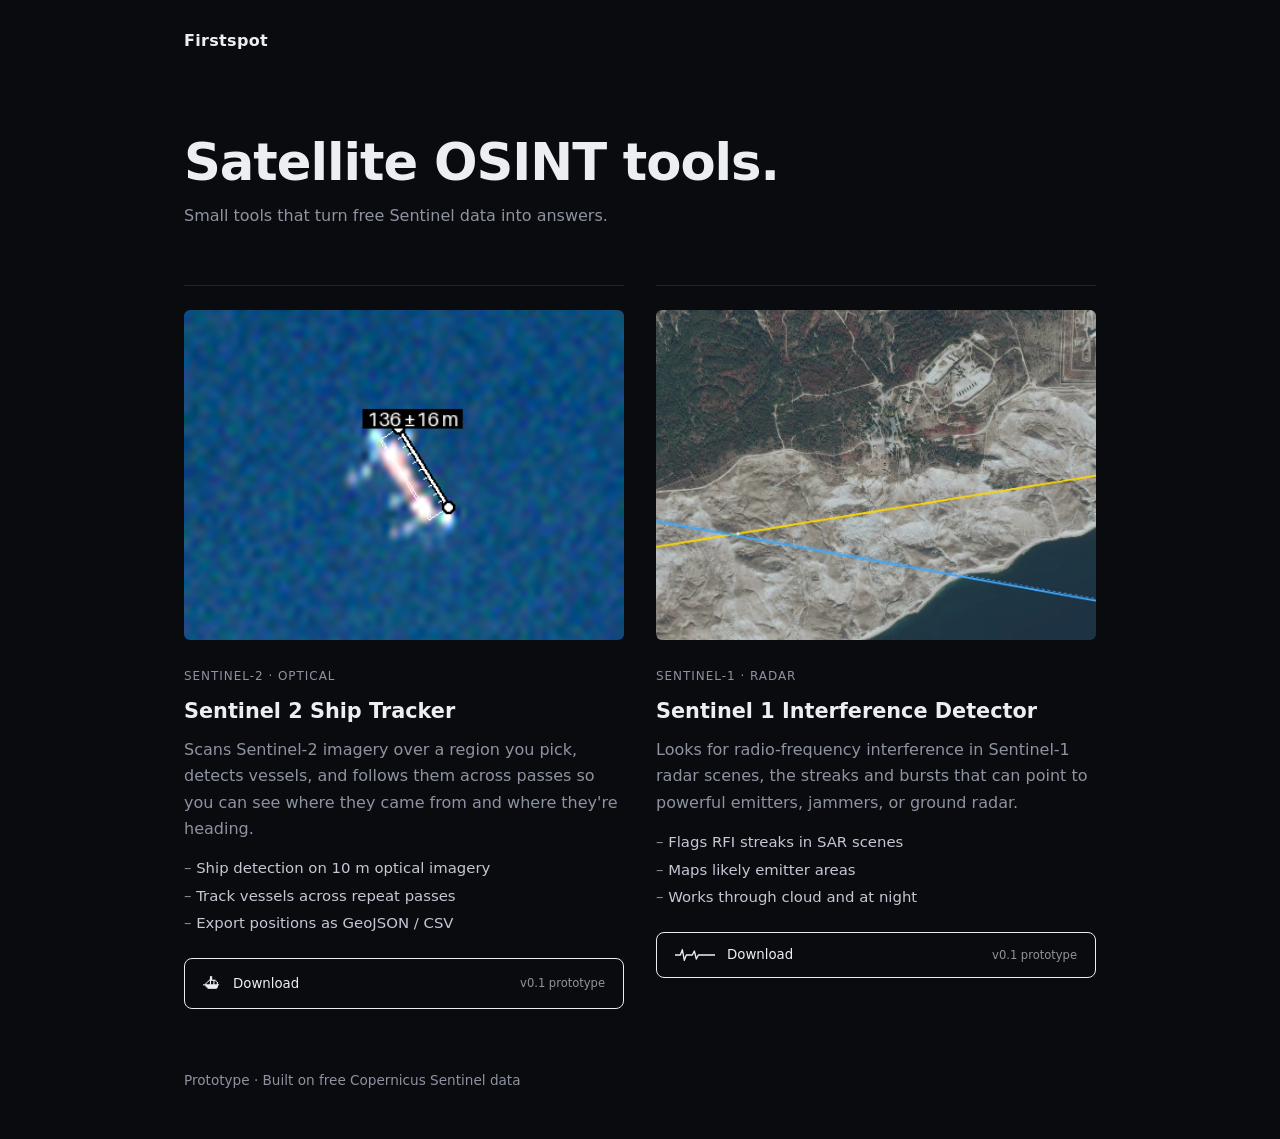
==== docs/index.html @ 981d3425 "Make Firstspot the site root, replacing the old Balloon page Co-Authored-By: Claude Sonnet 5.5 <nore" ====
<!doctype html>
<html lang="en">
<head>
  <meta charset="utf-8">
  <meta name="viewport" content="width=device-width, initial-scale=1">
  <title>Firstspot</title>
  <meta name="description" content="Firstspot: open-source satellite OSINT tools built on Sentinel data.">
  <link rel="stylesheet" href="style.css">
</head>
<body>
  <header class="top"><a class="brand" href="#">Firstspot</a></header>

  <main>
    <section class="hero">
      <h1>Satellite OSINT tools.</h1>
      <p class="lead">Small tools that turn free Sentinel data into answers.</p>
    </section>

    <section id="tools" class="tools">
      <article class="card s2">
        <img class="viz ship-img" src="img/ship.png" alt="Sentinel-2 view of a vessel with measured length 136 m">
        <div class="body">
          <span class="tag">Sentinel-2 · Optical</span>
          <h2>Sentinel 2 Ship Tracker</h2>
          <p>Scans Sentinel-2 imagery over a region you pick, detects vessels, and follows them across passes so you can see where they came from and where they're heading.</p>
          <ul>
            <li>Ship detection on 10 m optical imagery</li>
            <li>Track vessels across repeat passes</li>
            <li>Export positions as GeoJSON / CSV</li>
          </ul>
          <button class="dl dl-ship" data-name="Sentinel 2 Ship Tracker" type="button">
            <span class="wave" aria-hidden="true"></span>
            <span class="boat" aria-hidden="true">⛴</span>
            <span class="label">Download</span>
            <span class="meta">v0.1 prototype</span>
          </button>
        </div>
      </article>

      <article class="card s1">
        <img class="viz rfi-img" src="img/interference.webp" alt="Satellite view of a coastline with two interference bearing lines crossing">
        <div class="body">
          <span class="tag">Sentinel-1 · Radar</span>
          <h2>Sentinel 1 Interference Detector</h2>
          <p>Looks for radio-frequency interference in Sentinel-1 radar scenes, the streaks and bursts that can point to powerful emitters, jammers, or ground radar.</p>
          <ul>
            <li>Flags RFI streaks in SAR scenes</li>
            <li>Maps likely emitter areas</li>
            <li>Works through cloud and at night</li>
          </ul>
          <button class="dl dl-rfi" data-name="Sentinel 1 Interference Detector" type="button">
            <span class="noise" aria-hidden="true"></span>
            <svg class="sig" viewBox="0 0 60 20" aria-hidden="true"><polyline points="0,10 8,10 11,2 14,18 17,10 26,10 29,4 32,16 35,10 60,10"/></svg>
            <span class="label">Download</span>
            <span class="meta">v0.1 prototype</span>
          </button>
        </div>
      </article>
    </section>
  </main>

  <footer>Prototype · Built on free Copernicus Sentinel data</footer>
  <div id="toast" role="status" aria-live="polite"></div>
  <script src="script.js"></script>
</body>
</html>
---- docs/style.css ----
:root{--bg:#0a0b0f;--line:#22252e;--text:#eceef3;--muted:#8d93a1}
*{box-sizing:border-box;margin:0}
body{background:var(--bg);color:var(--text);font:16px/1.65 system-ui,-apple-system,"Segoe UI",Roboto,sans-serif}
.top,.hero,.tools,footer{max-width:960px;margin:0 auto;padding-left:24px;padding-right:24px}
.top{padding-top:28px}
.brand{color:var(--text);text-decoration:none;font-weight:600;letter-spacing:.02em}
.hero{padding-top:80px;padding-bottom:56px}
h1{font-size:clamp(2rem,6vw,3.2rem);line-height:1.1;letter-spacing:-.02em;font-weight:600}
.lead{color:var(--muted);margin-top:12px;max-width:480px}
.tools{display:grid;grid-template-columns:repeat(auto-fit,minmax(300px,1fr));gap:32px}
.card{border-top:1px solid var(--line);padding-top:24px}
.viz{display:block;width:100%;aspect-ratio:4/3;object-fit:cover;border-radius:6px;margin-bottom:22px;transition:opacity .3s}
.ship-img{object-position:center}
.rfi-img{object-position:20% 60%}
.card:hover .viz{opacity:.88}
.tag{font-size:.75rem;color:var(--muted);letter-spacing:.08em;text-transform:uppercase}
.body h2{font-size:1.3rem;font-weight:600;margin:6px 0 8px}
.body p{color:var(--muted)}
.body ul{margin:14px 0 22px;padding:0;list-style:none;font-size:.93rem}
.body li{margin:3px 0;color:#c3c8d4}
.body li::before{content:"– ";color:var(--muted)}

.dl{position:relative;overflow:hidden;width:100%;display:flex;align-items:center;gap:12px;padding:14px 18px;border:1px solid var(--text);border-radius:8px;background:transparent;color:var(--text);font:500 .95rem/1 inherit;font-family:inherit;cursor:pointer;isolation:isolate;transition:color .25s,transform .15s}
.dl:active{transform:scale(.98)}
.dl:focus-visible{outline:2px solid #fff;outline-offset:3px}
.dl.busy{pointer-events:none}
.dl .label{margin-right:auto}
.dl .meta{font-size:.72rem;opacity:.6}

/* ship: water fills, boat rocks / sails */
.dl-ship .wave{position:absolute;inset:0;z-index:-1;background:#e9f4ff;transform:translateX(-101%);transition:transform .4s}
.dl-ship:hover{color:#06131f}
.dl-ship:hover .wave{transform:translateX(-88%)}
.dl-ship .boat{display:inline-block;font-size:1.15rem}
.dl-ship:hover .boat{animation:rock 1.2s ease-in-out infinite}
@keyframes rock{50%{transform:translateY(-3px) rotate(8deg)}}
.dl-ship.busy{color:#06131f}
.dl-ship.busy .wave{transition:transform 2.2s linear;transform:translateX(0)}
.dl-ship.busy .boat{animation:sail 2.2s linear forwards}
@keyframes sail{to{transform:translateX(calc(var(--w,260px) - 70px))}}
.dl-ship.done{background:#e9f4ff;color:#06131f}

/* interference: static + glitching signal */
.dl-rfi .noise{position:absolute;inset:0;z-index:-1;opacity:0;background:repeating-linear-gradient(90deg,#ffffff22 0 2px,transparent 2px 5px),repeating-linear-gradient(0deg,#ffffff18 0 1px,transparent 1px 4px);transition:opacity .2s}
.dl-rfi:hover .noise{opacity:1;animation:static .25s steps(3) infinite}
@keyframes static{33%{background-position:3px 0,0 2px}66%{background-position:-2px 0,0 -3px}}
.dl-rfi .sig{width:40px;height:16px;fill:none;stroke:currentColor;stroke-width:2;stroke-linejoin:round;stroke-dasharray:140}
.dl-rfi:hover .sig{animation:glitch .35s steps(2) infinite}
@keyframes glitch{25%{transform:translate(2px,-1px) skewX(14deg)}50%{transform:translate(-2px,1px)}75%{transform:translate(1px,0) skewX(-14deg)}}
.dl-rfi.busy{animation:shake .12s linear infinite}
.dl-rfi.busy .noise{opacity:1;animation:static .12s steps(3) infinite}
.dl-rfi.busy .sig{animation:draw 2.2s linear forwards}
@keyframes draw{from{stroke-dashoffset:140}to{stroke-dashoffset:0}}
@keyframes shake{25%{transform:translate(1px,0)}75%{transform:translate(-1px,0)}}
.dl-rfi.done{background:var(--text);color:#0a0b0f;animation:none}
.dl-rfi.done .noise{opacity:0;animation:none}

footer{color:var(--muted);font-size:.85rem;padding-top:60px;padding-bottom:48px}
#toast{position:fixed;left:50%;bottom:28px;transform:translate(-50%,40px);opacity:0;background:#15171e;border:1px solid var(--line);padding:11px 16px;border-radius:8px;font-size:.9rem;transition:.35s;pointer-events:none;max-width:90vw;text-align:center}
#toast.show{transform:translate(-50%,0);opacity:1}
@media (prefers-reduced-motion:reduce){*,*::before,*::after{animation:none!important;transition-duration:.01ms!important}}
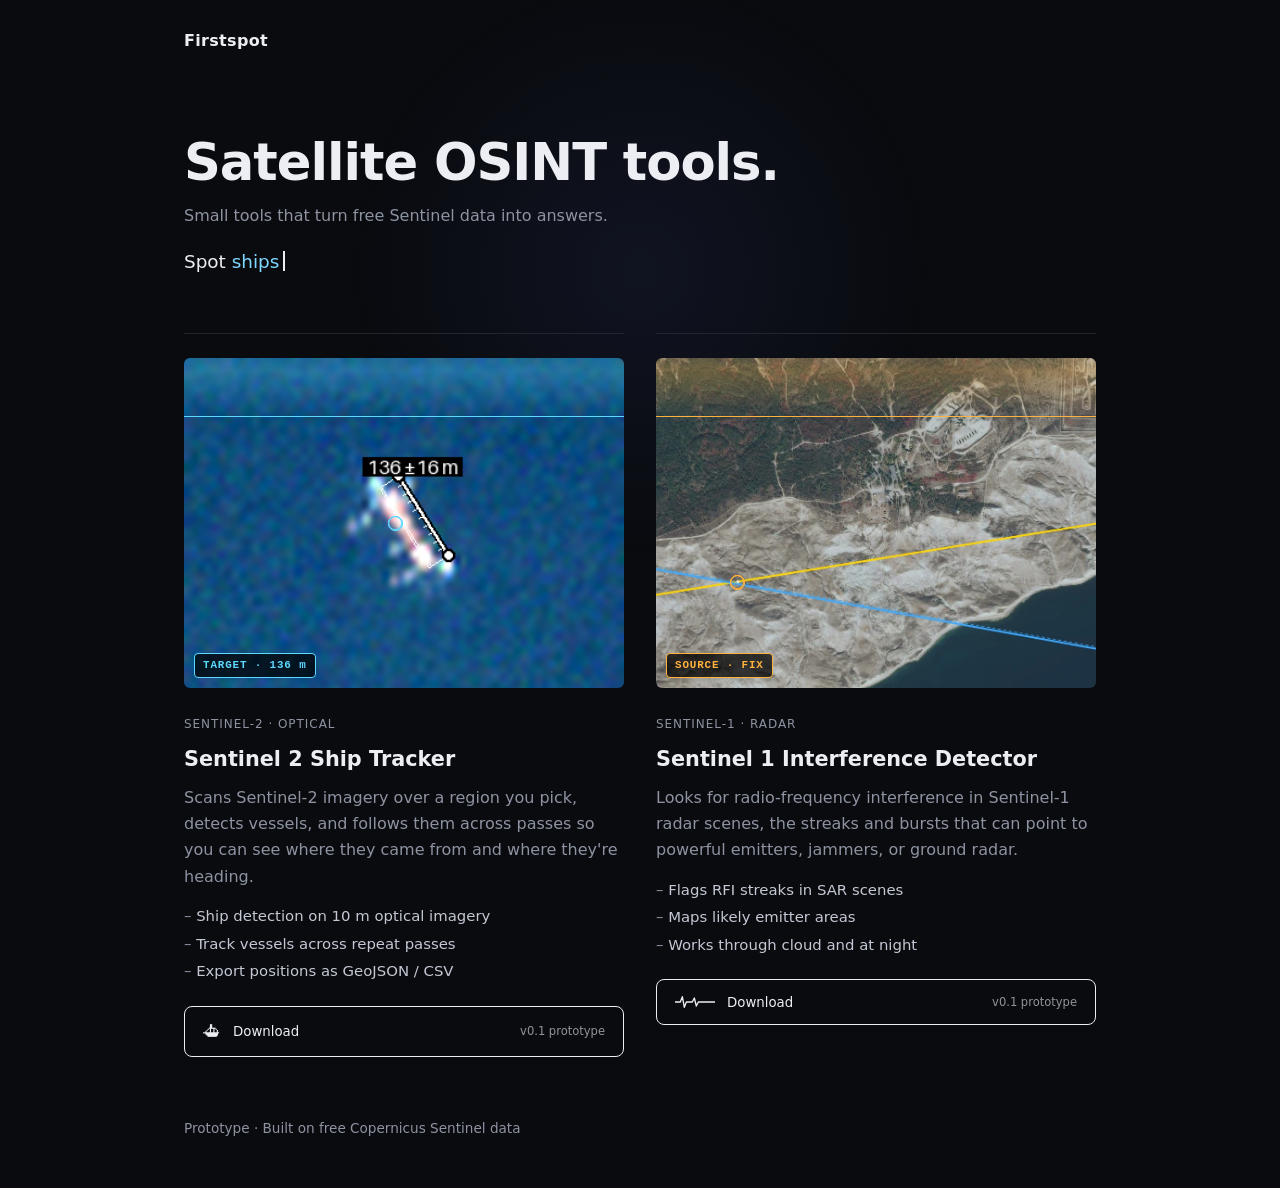
==== commit 5ed15597: "Add motion: staggered headline, rotating word, scroll reveal, card tilt, scan lines and pings Co-Aut" ====
--- a/docs/index.html
+++ b/docs/index.html
@@ -8,17 +8,19 @@
   <link rel="stylesheet" href="style.css">
 </head>
 <body>
+  <div class="glow" aria-hidden="true"></div>
   <header class="top"><a class="brand" href="#">Firstspot</a></header>
 
   <main>
     <section class="hero">
-      <h1>Satellite OSINT tools.</h1>
+      <h1><span class="w">Satellite</span> <span class="w">OSINT</span> <span class="w">tools.</span></h1>
       <p class="lead">Small tools that turn free Sentinel data into answers.</p>
+    <p class="rotor">Spot <span id="rot">ships</span><i class="caret"></i></p>
     </section>
 
     <section id="tools" class="tools">
-      <article class="card s2">
-        <img class="viz ship-img" src="img/ship.png" alt="Sentinel-2 view of a vessel with measured length 136 m">
+      <article class="card s2 reveal">
+        <div class="frame cyan"><img class="viz ship-img" src="img/ship.png" alt="Sentinel-2 view of a vessel with measured length 136 m"><i class="scan"></i><i class="ping" style="left:48%;top:50%"></i><span class="chip">TARGET · 136 m</span></div>
         <div class="body">
           <span class="tag">Sentinel-2 · Optical</span>
           <h2>Sentinel 2 Ship Tracker</h2>
@@ -37,8 +39,8 @@
         </div>
       </article>
 
-      <article class="card s1">
-        <img class="viz rfi-img" src="img/interference.webp" alt="Satellite view of a coastline with two interference bearing lines crossing">
+      <article class="card s1 reveal">
+        <div class="frame amber"><img class="viz rfi-img" src="img/interference.webp" alt="Satellite view of a coastline with two interference bearing lines crossing"><i class="scan"></i><i class="ping" style="left:18.5%;top:68%"></i><span class="chip">SOURCE · FIX</span></div>
         <div class="body">
           <span class="tag">Sentinel-1 · Radar</span>
           <h2>Sentinel 1 Interference Detector</h2>
--- a/docs/style.css
+++ b/docs/style.css
@@ -9,10 +9,10 @@
 .lead{color:var(--muted);margin-top:12px;max-width:480px}
 .tools{display:grid;grid-template-columns:repeat(auto-fit,minmax(300px,1fr));gap:32px}
 .card{border-top:1px solid var(--line);padding-top:24px}
-.viz{display:block;width:100%;aspect-ratio:4/3;object-fit:cover;border-radius:6px;margin-bottom:22px;transition:opacity .3s}
+.viz{display:block;width:100%;aspect-ratio:4/3;object-fit:cover;transition:transform .8s cubic-bezier(.2,.7,.2,1)}
 .ship-img{object-position:center}
 .rfi-img{object-position:20% 60%}
-.card:hover .viz{opacity:.88}
+.card:hover .viz{transform:scale(1.07)}
 .tag{font-size:.75rem;color:var(--muted);letter-spacing:.08em;text-transform:uppercase}
 .body h2{font-size:1.3rem;font-weight:600;margin:6px 0 8px}
 .body p{color:var(--muted)}
@@ -59,3 +59,40 @@
 #toast{position:fixed;left:50%;bottom:28px;transform:translate(-50%,40px);opacity:0;background:#15171e;border:1px solid var(--line);padding:11px 16px;border-radius:8px;font-size:.9rem;transition:.35s;pointer-events:none;max-width:90vw;text-align:center}
 #toast.show{transform:translate(-50%,0);opacity:1}
 @media (prefers-reduced-motion:reduce){*,*::before,*::after{animation:none!important;transition-duration:.01ms!important}}
+
+/* ---- motion layer ---- */
+.glow{position:fixed;inset:0;pointer-events:none;z-index:0;background:radial-gradient(420px circle at var(--mx,50%) var(--my,30%),#5b7cff14,transparent 70%)}
+.top,.hero,.tools,footer{position:relative;z-index:1}
+.w{display:inline-block;opacity:0;transform:translateY(.6em);animation:rise .8s cubic-bezier(.2,.7,.2,1) forwards}
+.w:nth-child(2){animation-delay:.12s}.w:nth-child(3){animation-delay:.24s}
+.lead{opacity:0;animation:rise .8s .45s cubic-bezier(.2,.7,.2,1) forwards}
+.rotor{margin-top:18px;font-size:1.15rem;opacity:0;animation:rise .8s .6s forwards}
+#rot{color:#7fd8ff;transition:opacity .3s,transform .3s;display:inline-block}
+#rot.out{opacity:0;transform:translateY(-.4em)}
+.caret{display:inline-block;width:2px;height:1.1em;background:var(--text);margin-left:4px;vertical-align:-.15em;animation:blink 1s steps(2) infinite}
+@keyframes blink{50%{opacity:0}}
+@keyframes rise{to{opacity:1;transform:none}}
+
+.reveal{opacity:0;transform:translateY(40px);transition:opacity .9s,transform .9s cubic-bezier(.2,.7,.2,1)}
+.reveal.in{opacity:1;transform:none}
+.reveal:nth-child(2){transition-delay:.15s}
+.card{transform-style:preserve-3d;will-change:transform}
+.card.in.tilt{transition:transform .12s linear}
+
+.frame{position:relative;overflow:hidden;border-radius:6px;margin-bottom:22px;background:#000}
+.frame .viz{margin:0;border-radius:0}
+.frame.cyan{--c:#5fd8ff}.frame.amber{--c:#ffb23e}
+.scan{position:absolute;left:0;right:0;top:-10%;height:28%;background:linear-gradient(180deg,transparent,color-mix(in srgb,var(--c) 28%,transparent),transparent);border-bottom:1px solid var(--c);animation:scan 4.5s ease-in-out infinite;pointer-events:none}
+.frame.amber .scan{animation-delay:1.2s}
+@keyframes scan{0%{top:-30%}100%{top:100%}}
+.ping{position:absolute;width:14px;height:14px;margin:-7px 0 0 -7px;border:1.5px solid var(--c);border-radius:50%;pointer-events:none}
+.ping::before,.ping::after{content:"";position:absolute;inset:-1.5px;border:1.5px solid var(--c);border-radius:50%;animation:pulse 2.2s ease-out infinite}
+.ping::after{animation-delay:1.1s}
+@keyframes pulse{to{transform:scale(4.5);opacity:0}}
+.chip{position:absolute;left:10px;bottom:10px;font:600 .68rem/1 ui-monospace,Menlo,monospace;letter-spacing:.08em;color:var(--c);background:#000b;padding:6px 8px;border:1px solid var(--c);border-radius:4px;animation:blink 2.4s steps(2) infinite}
+.dl{animation:none}
+.dl-ship:not(.busy):not(.done) .boat{animation:bob 3s ease-in-out infinite}
+@keyframes bob{50%{transform:translateY(-2px) rotate(-5deg)}}
+.dl-rfi:not(.busy):not(.done) .sig{animation:flick 3.2s steps(1) infinite}
+@keyframes flick{0%,86%,100%{transform:none}90%{transform:translate(2px,-1px) skewX(12deg)}94%{transform:translate(-2px,1px)}}
+.dl-ship:hover .boat{animation:rock 1.2s ease-in-out infinite!important}
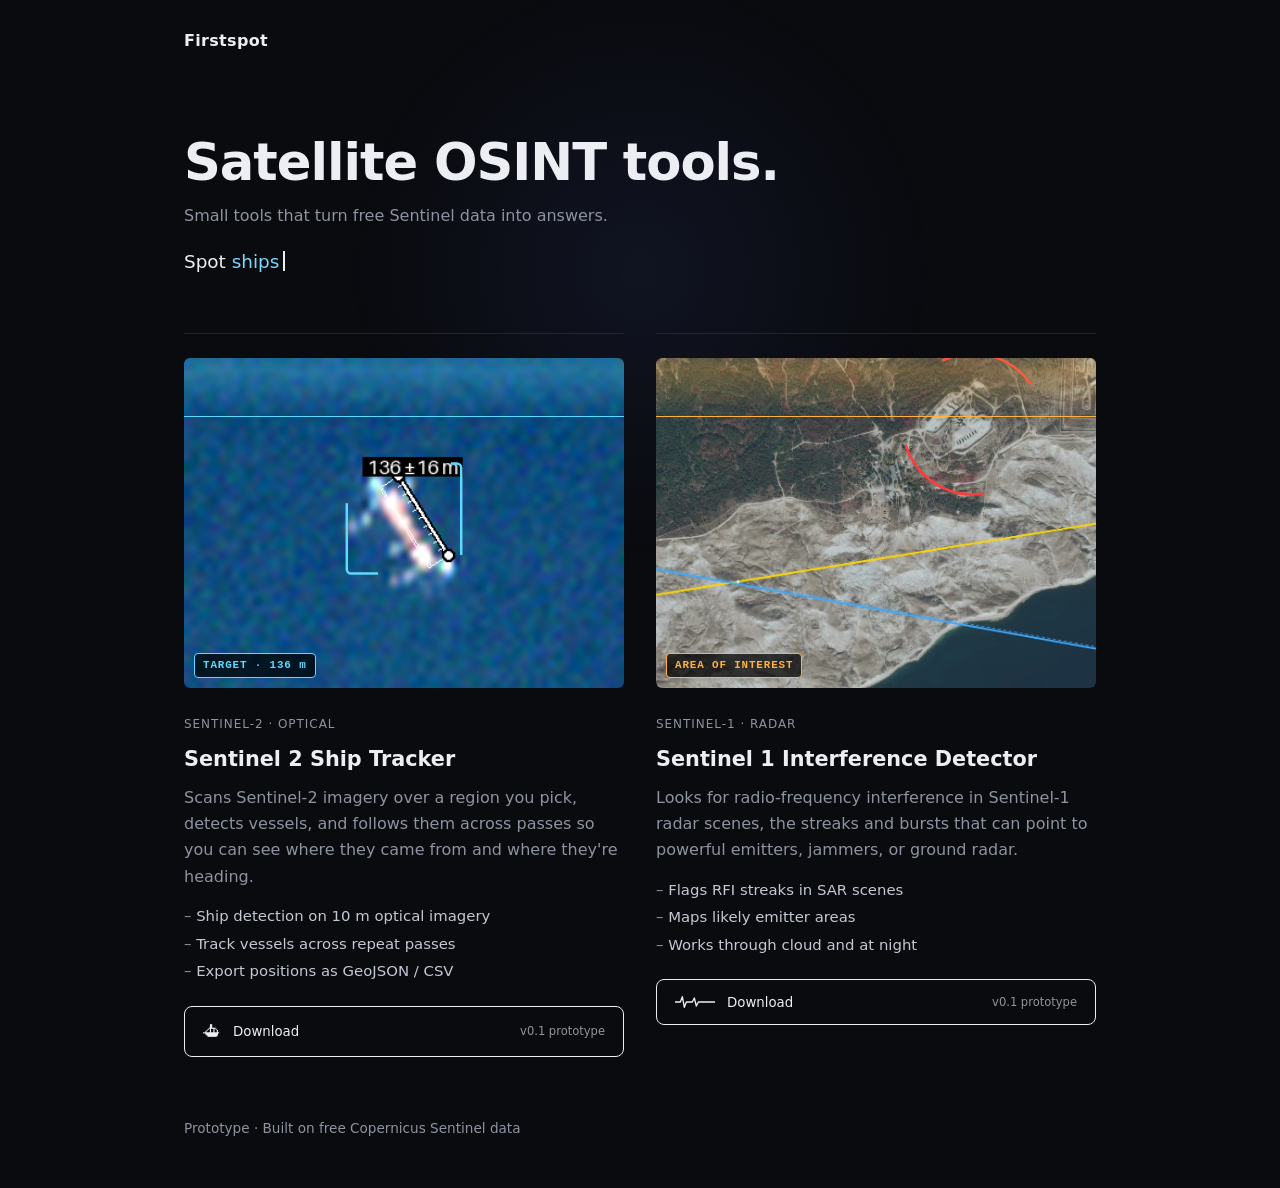
==== commit d5c0dea3: "Add zoom-and-highlight demo animations to both product images Co-Authored-By: Claude Sonnet 5.5 <nor" ====
--- a/docs/index.html
+++ b/docs/index.html
@@ -20,7 +20,7 @@
 
     <section id="tools" class="tools">
       <article class="card s2 reveal">
-        <div class="frame cyan"><img class="viz ship-img" src="img/ship.png" alt="Sentinel-2 view of a vessel with measured length 136 m"><i class="scan"></i><i class="ping" style="left:48%;top:50%"></i><span class="chip">TARGET · 136 m</span></div>
+        <div class="frame cyan"><div class="zoomer" style="--x:.5;--y:.48;--z:2.2"><img class="viz ship-img" src="img/ship.png" alt="Sentinel-2 view of a vessel with measured length 136 m"><svg class="hl" viewBox="0 0 100 75" aria-hidden="true"><path class="dim" fill-rule="evenodd" d="M0 0H100V75H0Z M37 24H63V49H37Z"/><rect class="draw" pathLength="100" x="37" y="24" width="26" height="25" rx="1"/></svg></div><i class="scan"></i><span class="chip">TARGET · 136 m</span></div>
         <div class="body">
           <span class="tag">Sentinel-2 · Optical</span>
           <h2>Sentinel 2 Ship Tracker</h2>
@@ -40,7 +40,7 @@
       </article>
 
       <article class="card s1 reveal">
-        <div class="frame amber"><img class="viz rfi-img" src="img/interference.webp" alt="Satellite view of a coastline with two interference bearing lines crossing"><i class="scan"></i><i class="ping" style="left:18.5%;top:68%"></i><span class="chip">SOURCE · FIX</span></div>
+        <div class="frame amber"><div class="zoomer" style="--x:.72;--y:.2;--z:2;--d:2.5s"><img class="viz rfi-img" src="img/interference.webp" alt="Satellite view of a coastline with two interference bearing lines crossing"><svg class="hl red" viewBox="0 0 100 75" aria-hidden="true"><path class="dim" fill-rule="evenodd" d="M0 0H100V75H0Z M72 15m-16 0a16 16 0 1 0 32 0a16 16 0 1 0 -32 0"/><circle class="draw" pathLength="100" cx="72" cy="15" r="16"/></svg></div><i class="scan"></i><span class="chip">AREA OF INTEREST</span></div>
         <div class="body">
           <span class="tag">Sentinel-1 · Radar</span>
           <h2>Sentinel 1 Interference Detector</h2>
--- a/docs/style.css
+++ b/docs/style.css
@@ -12,7 +12,7 @@
 .viz{display:block;width:100%;aspect-ratio:4/3;object-fit:cover;transition:transform .8s cubic-bezier(.2,.7,.2,1)}
 .ship-img{object-position:center}
 .rfi-img{object-position:20% 60%}
-.card:hover .viz{transform:scale(1.07)}
+
 .tag{font-size:.75rem;color:var(--muted);letter-spacing:.08em;text-transform:uppercase}
 .body h2{font-size:1.3rem;font-weight:600;margin:6px 0 8px}
 .body p{color:var(--muted)}
@@ -96,3 +96,15 @@
 .dl-rfi:not(.busy):not(.done) .sig{animation:flick 3.2s steps(1) infinite}
 @keyframes flick{0%,86%,100%{transform:none}90%{transform:translate(2px,-1px) skewX(12deg)}94%{transform:translate(-2px,1px)}}
 .dl-ship:hover .boat{animation:rock 1.2s ease-in-out infinite!important}
+
+/* ---- zoom + highlight demo ---- */
+.zoomer{position:relative;transform-origin:0 0;animation:zoomdemo 8s cubic-bezier(.6,0,.3,1) infinite;animation-delay:var(--d,0s)}
+.hl{position:absolute;inset:0;width:100%;height:100%;pointer-events:none;overflow:visible}
+.hl .dim{fill:#000;opacity:0;animation:dimdemo 8s infinite;animation-delay:var(--d,0s)}
+.hl .draw{fill:none;stroke:#5fd8ff;stroke-width:2.5;vector-effect:non-scaling-stroke;stroke-dasharray:100;stroke-dashoffset:100;animation:drawdemo 8s infinite;animation-delay:var(--d,0s)}
+.hl.red .draw{stroke:#ff3b3b}
+.zoomer{animation-delay:var(--d,0s)}
+.frame.amber .zoomer,.frame.amber .hl *{--d:2.5s}
+@keyframes zoomdemo{0%,14%{transform:translate(0,0) scale(1)}34%,70%{transform:translate(calc((.5 - var(--x) * var(--z)) * 100%),calc((.375 - var(--y) * var(--z)) * 75% * 1.3333)) scale(var(--z))}90%,100%{transform:translate(0,0) scale(1)}}
+@keyframes dimdemo{0%,30%{opacity:0}42%,68%{opacity:.5}82%,100%{opacity:0}}
+@keyframes drawdemo{0%,32%{stroke-dashoffset:100;opacity:1}46%,70%{stroke-dashoffset:0;opacity:1}86%{stroke-dashoffset:0;opacity:0}100%{stroke-dashoffset:100;opacity:0}}
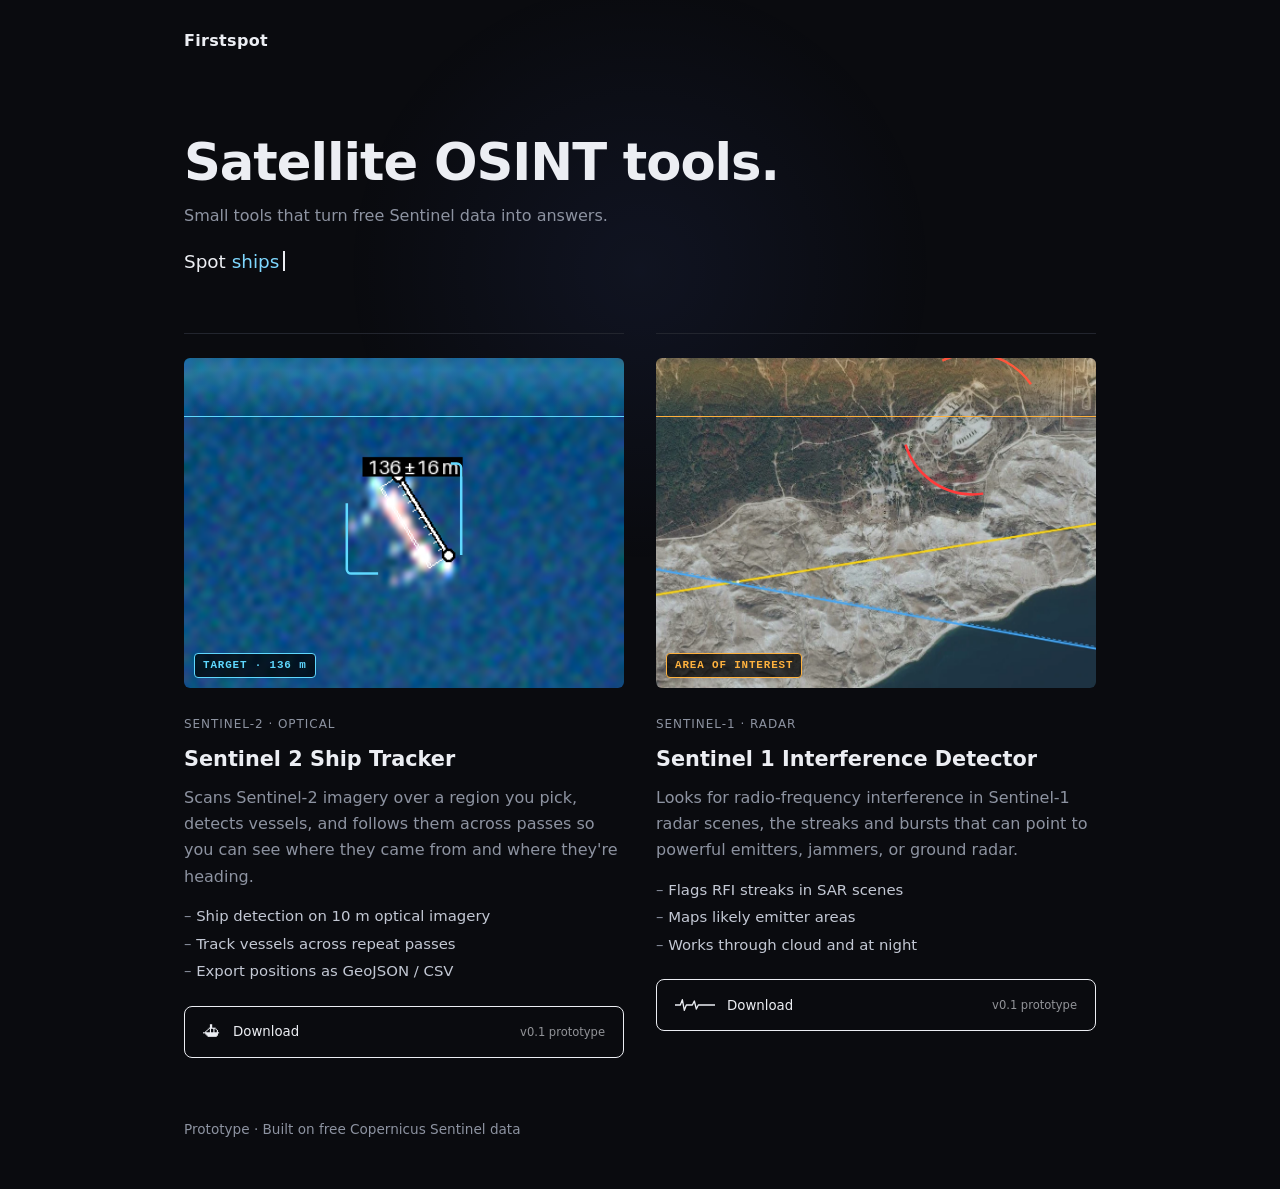
==== commit aed79c55: "Polish: equal button heights, gentler ship zoom Co-Authored-By: Claude Sonnet 5.5 <noreply@anthropic" ====
--- a/docs/index.html
+++ b/docs/index.html
@@ -20,7 +20,7 @@
 
     <section id="tools" class="tools">
       <article class="card s2 reveal">
-        <div class="frame cyan"><div class="zoomer" style="--x:.5;--y:.48;--z:2.2"><img class="viz ship-img" src="img/ship.png" alt="Sentinel-2 view of a vessel with measured length 136 m"><svg class="hl" viewBox="0 0 100 75" aria-hidden="true"><path class="dim" fill-rule="evenodd" d="M0 0H100V75H0Z M37 24H63V49H37Z"/><rect class="draw" pathLength="100" x="37" y="24" width="26" height="25" rx="1"/></svg></div><i class="scan"></i><span class="chip">TARGET · 136 m</span></div>
+        <div class="frame cyan"><div class="zoomer" style="--x:.5;--y:.48;--z:1.8"><img class="viz ship-img" src="img/ship.png" alt="Sentinel-2 view of a vessel with measured length 136 m"><svg class="hl" viewBox="0 0 100 75" aria-hidden="true"><path class="dim" fill-rule="evenodd" d="M0 0H100V75H0Z M37 24H63V49H37Z"/><rect class="draw" pathLength="100" x="37" y="24" width="26" height="25" rx="1"/></svg></div><i class="scan"></i><span class="chip">TARGET · 136 m</span></div>
         <div class="body">
           <span class="tag">Sentinel-2 · Optical</span>
           <h2>Sentinel 2 Ship Tracker</h2>
--- a/docs/style.css
+++ b/docs/style.css
@@ -23,6 +23,7 @@
 .dl{position:relative;overflow:hidden;width:100%;display:flex;align-items:center;gap:12px;padding:14px 18px;border:1px solid var(--text);border-radius:8px;background:transparent;color:var(--text);font:500 .95rem/1 inherit;font-family:inherit;cursor:pointer;isolation:isolate;transition:color .25s,transform .15s}
 .dl:active{transform:scale(.98)}
 .dl:focus-visible{outline:2px solid #fff;outline-offset:3px}
+.dl{min-height:52px}
 .dl.busy{pointer-events:none}
 .dl .label{margin-right:auto}
 .dl .meta{font-size:.72rem;opacity:.6}
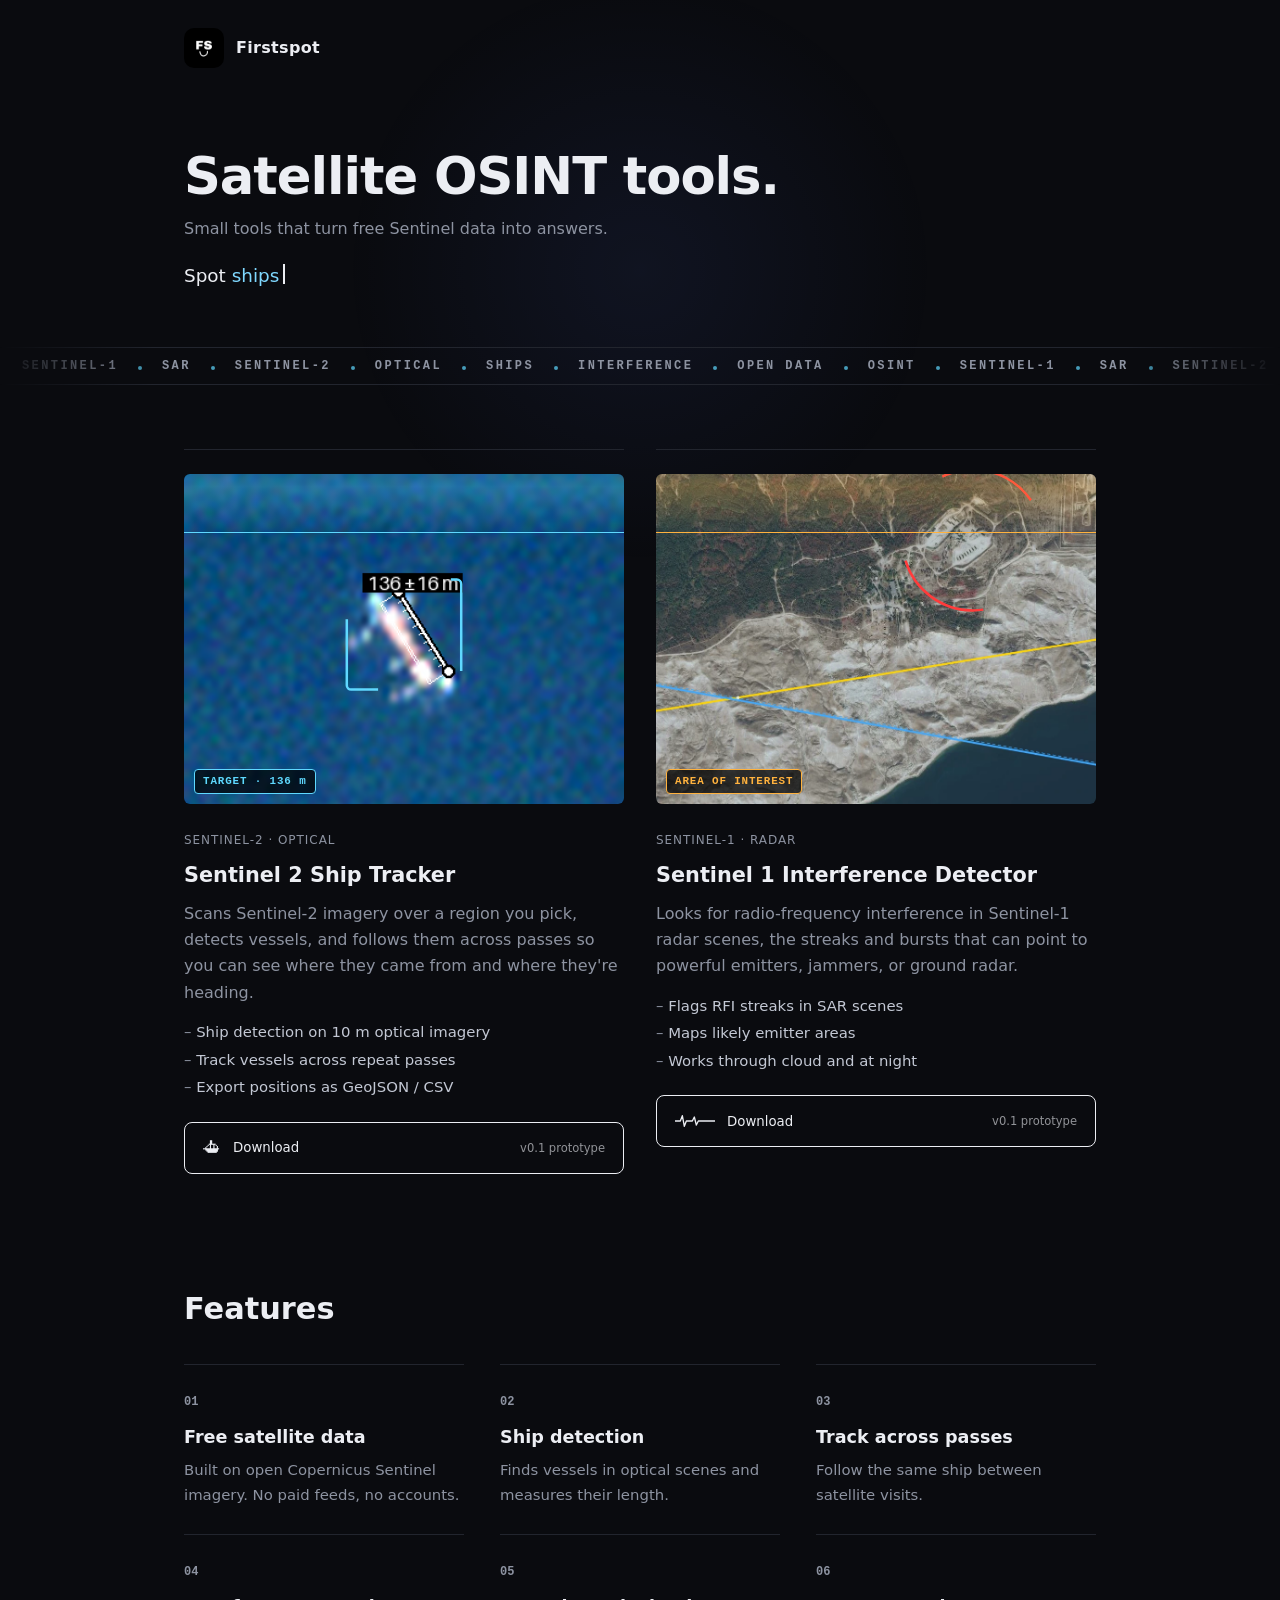
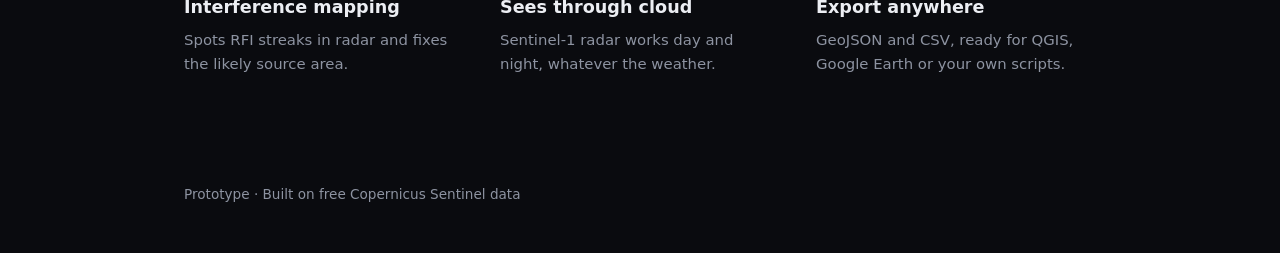
==== commit f1108e28: "Add FS logo and favicon, features list, ticker, scroll progress and more motion Co-Authored-By: Clau" ====
--- a/docs/index.html
+++ b/docs/index.html
@@ -5,11 +5,14 @@
   <meta name="viewport" content="width=device-width, initial-scale=1">
   <title>Firstspot</title>
   <meta name="description" content="Firstspot: open-source satellite OSINT tools built on Sentinel data.">
+  <link rel="icon" type="image/png" sizes="64x64" href="img/favicon-64.png">
+  <link rel="apple-touch-icon" href="img/apple-touch-icon.png">
   <link rel="stylesheet" href="style.css">
 </head>
 <body>
   <div class="glow" aria-hidden="true"></div>
-  <header class="top"><a class="brand" href="#">Firstspot</a></header>
+  <div class="progress" aria-hidden="true"></div>
+  <header class="top"><a class="brand" href="#"><img class="logo" src="img/logo.png" alt="" width="40" height="40"><span>Firstspot</span></a></header>
 
   <main>
     <section class="hero">
@@ -17,6 +20,8 @@
       <p class="lead">Small tools that turn free Sentinel data into answers.</p>
     <p class="rotor">Spot <span id="rot">ships</span><i class="caret"></i></p>
     </section>
+
+    <div class="marquee" aria-hidden="true"><div class="track"><span>SENTINEL-1</span><span>SAR</span><span>SENTINEL-2</span><span>OPTICAL</span><span>SHIPS</span><span>INTERFERENCE</span><span>OPEN DATA</span><span>OSINT</span><span>SENTINEL-1</span><span>SAR</span><span>SENTINEL-2</span><span>OPTICAL</span><span>SHIPS</span><span>INTERFERENCE</span><span>OPEN DATA</span><span>OSINT</span></div></div>
 
     <section id="tools" class="tools">
       <article class="card s2 reveal">
@@ -59,6 +64,7 @@
         </div>
       </article>
     </section>
+  <section class="features"><h2 class="reveal">Features</h2><ul><li class="feat reveal"><span class="num">01</span><h3>Free satellite data</h3><p>Built on open Copernicus Sentinel imagery. No paid feeds, no accounts.</p></li><li class="feat reveal"><span class="num">02</span><h3>Ship detection</h3><p>Finds vessels in optical scenes and measures their length.</p></li><li class="feat reveal"><span class="num">03</span><h3>Track across passes</h3><p>Follow the same ship between satellite visits.</p></li><li class="feat reveal"><span class="num">04</span><h3>Interference mapping</h3><p>Spots RFI streaks in radar and fixes the likely source area.</p></li><li class="feat reveal"><span class="num">05</span><h3>Sees through cloud</h3><p>Sentinel-1 radar works day and night, whatever the weather.</p></li><li class="feat reveal"><span class="num">06</span><h3>Export anywhere</h3><p>GeoJSON and CSV, ready for QGIS, Google Earth or your own scripts.</p></li></ul></section>
   </main>
 
   <footer>Prototype · Built on free Copernicus Sentinel data</footer>
--- a/docs/style.css
+++ b/docs/style.css
@@ -109,3 +109,34 @@
 @keyframes zoomdemo{0%,14%{transform:translate(0,0) scale(1)}34%,70%{transform:translate(calc((.5 - var(--x) * var(--z)) * 100%),calc((.375 - var(--y) * var(--z)) * 75% * 1.3333)) scale(var(--z))}90%,100%{transform:translate(0,0) scale(1)}}
 @keyframes dimdemo{0%,30%{opacity:0}42%,68%{opacity:.5}82%,100%{opacity:0}}
 @keyframes drawdemo{0%,32%{stroke-dashoffset:100;opacity:1}46%,70%{stroke-dashoffset:0;opacity:1}86%{stroke-dashoffset:0;opacity:0}100%{stroke-dashoffset:100;opacity:0}}
+
+/* ---- logo, progress, marquee, features ---- */
+.brand{display:flex;align-items:center;gap:12px}
+.logo{width:40px;height:40px;border-radius:10px;opacity:0;transform:scale(.4) rotate(-20deg);animation:pop .9s .1s cubic-bezier(.3,1.6,.5,1) forwards;transition:transform .35s cubic-bezier(.3,1.6,.5,1)}
+.brand:hover .logo{transform:scale(1.12) rotate(-8deg)}
+.brand span{opacity:0;transform:translateX(-8px);animation:slidein .7s .4s forwards}
+@keyframes pop{to{opacity:1;transform:none}}
+@keyframes slidein{to{opacity:1;transform:none}}
+.progress{position:fixed;top:0;left:0;height:2px;width:100%;transform-origin:0 50%;transform:scaleX(0);background:linear-gradient(90deg,#5fd8ff,#ffb23e);z-index:20}
+
+.marquee{max-width:none;overflow:hidden;border-block:1px solid var(--line);margin:0 0 64px;padding:12px 0;mask-image:linear-gradient(90deg,transparent,#000 12%,#000 88%,transparent)}
+.track{display:flex;width:max-content;animation:marq 28s linear infinite}
+.track span{font:600 .75rem/1 ui-monospace,Menlo,monospace;letter-spacing:.2em;color:var(--muted);padding:0 22px;position:relative}
+.track span::after{content:"";position:absolute;right:-2px;top:50%;width:4px;height:4px;border-radius:50%;background:#5fd8ff;opacity:.7}
+.marquee:hover .track{animation-play-state:paused}
+@keyframes marq{to{transform:translateX(-50%)}}
+
+.features{max-width:960px;margin:110px auto 0;padding:0 24px}
+.features h2{font-size:1.9rem;font-weight:600;margin-bottom:30px}
+.features ul{list-style:none;padding:0;display:grid;grid-template-columns:repeat(auto-fit,minmax(260px,1fr));gap:0 36px}
+.feat{position:relative;padding:22px 0 26px;border-top:1px solid var(--line);cursor:default;transition:transform .35s,opacity .9s}
+.feat::before{content:"";position:absolute;top:-1px;left:0;height:1px;width:100%;background:linear-gradient(90deg,#5fd8ff,#ffb23e);transform:scaleX(0);transform-origin:0 50%;transition:transform .6s cubic-bezier(.2,.7,.2,1)}
+.feat:hover::before{transform:scaleX(1)}
+.feat:hover{transform:translateX(6px)}
+.num{font:600 .75rem/1 ui-monospace,Menlo,monospace;color:var(--muted);transition:color .3s,letter-spacing .4s}
+.feat:hover .num{color:#5fd8ff;letter-spacing:.25em}
+.feat h3{font-size:1.1rem;font-weight:600;margin:10px 0 6px}
+.feat p{color:var(--muted);font-size:.93rem}
+.features .reveal:nth-child(2){transition-delay:0s}
+.feat:nth-child(3n+2){transition-delay:.1s}.feat:nth-child(3n){transition-delay:.2s}
+footer{padding-top:80px}
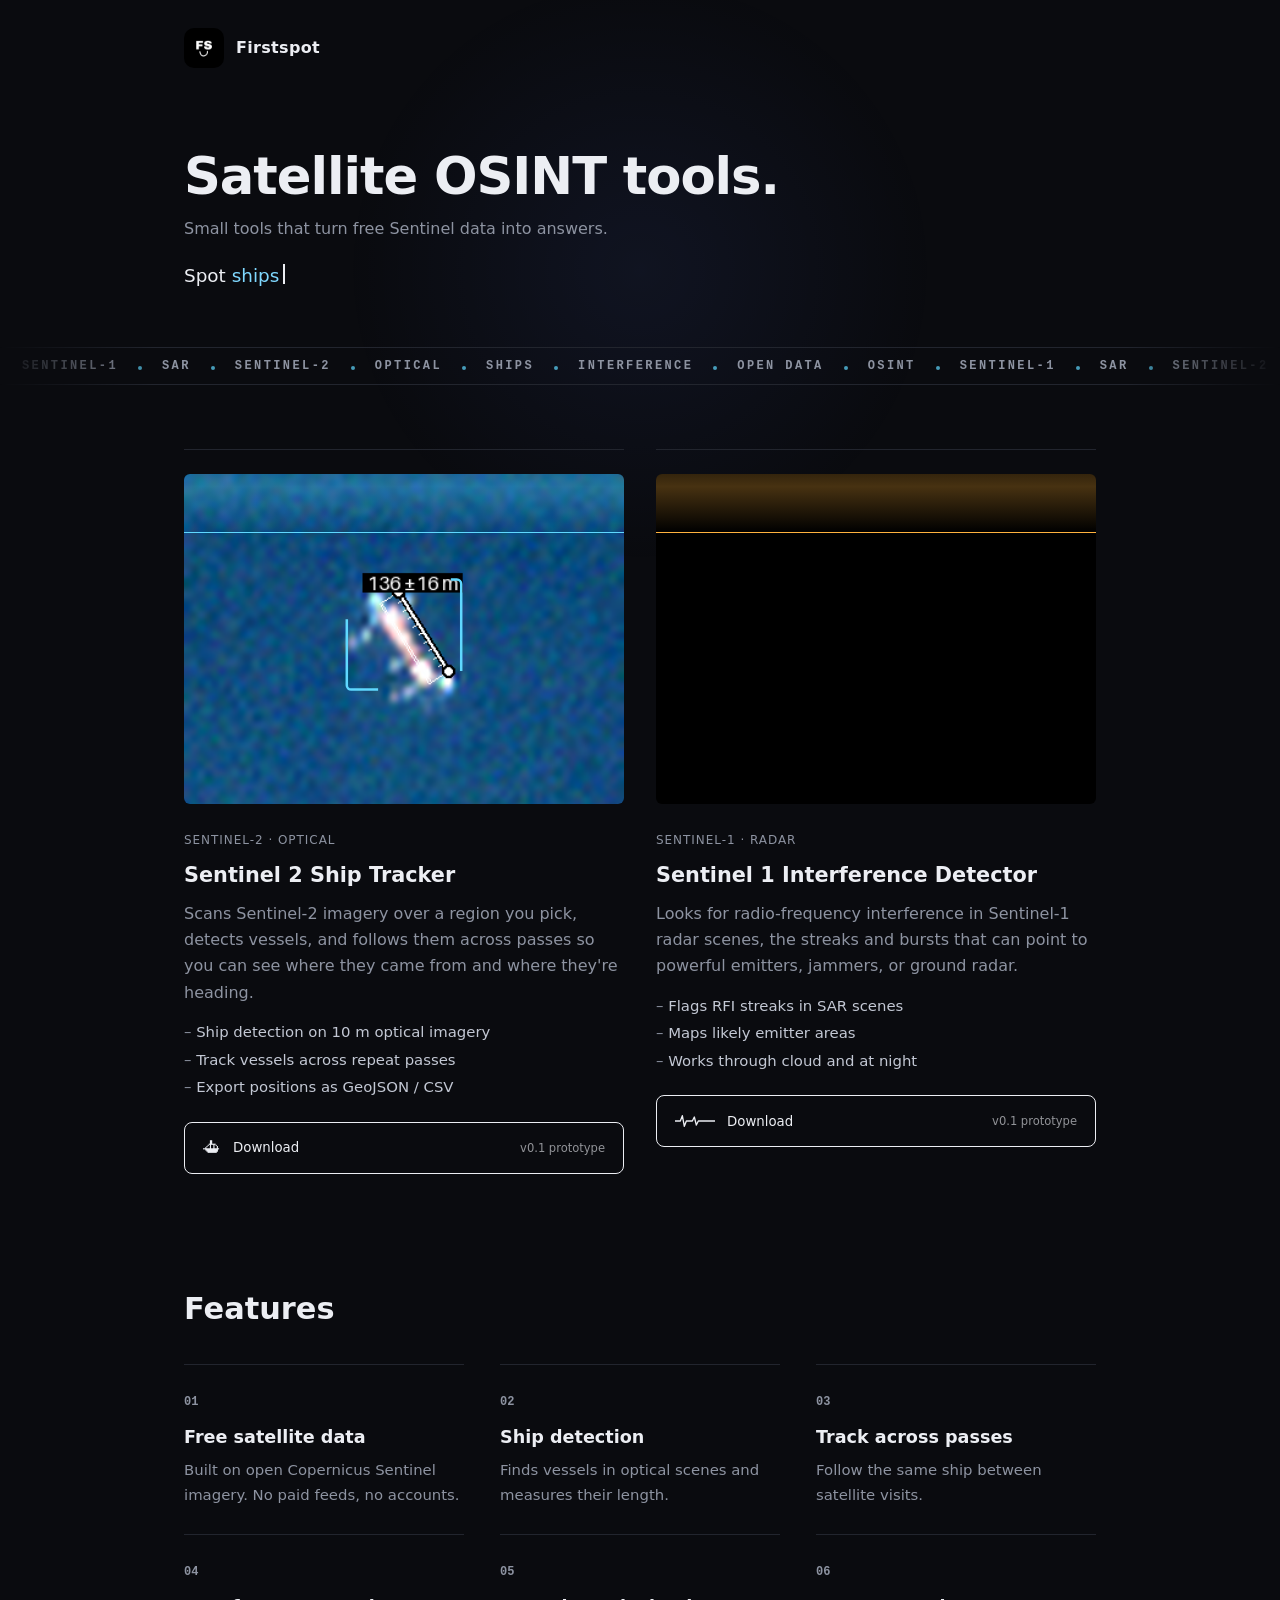
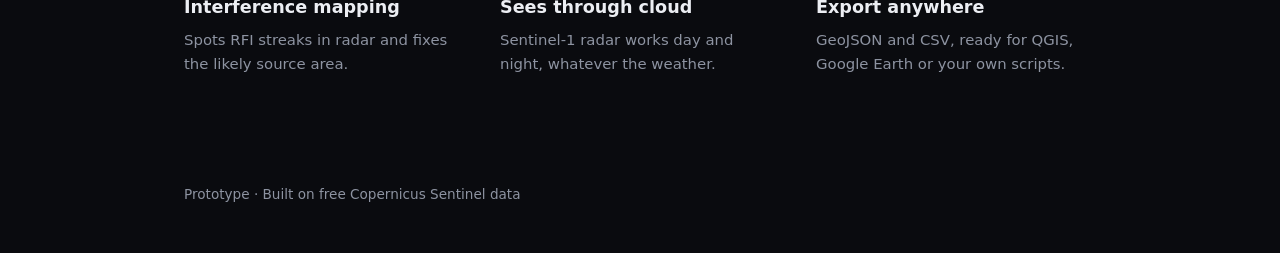
==== commit ec77b7d7: "Interference card: 3-slide fix demo with new regional and airfield maps; cache-bust CSS/JS Co-Author" ====
--- a/docs/index.html
+++ b/docs/index.html
@@ -7,7 +7,7 @@
   <meta name="description" content="Firstspot: open-source satellite OSINT tools built on Sentinel data.">
   <link rel="icon" type="image/png" sizes="64x64" href="img/favicon-64.png">
   <link rel="apple-touch-icon" href="img/apple-touch-icon.png">
-  <link rel="stylesheet" href="style.css">
+  <link rel="stylesheet" href="style.css?v=3">
 </head>
 <body>
   <div class="glow" aria-hidden="true"></div>
@@ -45,7 +45,7 @@
       </article>
 
       <article class="card s1 reveal">
-        <div class="frame amber"><div class="zoomer" style="--x:.72;--y:.2;--z:2;--d:2.5s"><img class="viz rfi-img" src="img/interference.webp" alt="Satellite view of a coastline with two interference bearing lines crossing"><svg class="hl red" viewBox="0 0 100 75" aria-hidden="true"><path class="dim" fill-rule="evenodd" d="M0 0H100V75H0Z M72 15m-16 0a16 16 0 1 0 32 0a16 16 0 1 0 -32 0"/><circle class="draw" pathLength="100" cx="72" cy="15" r="16"/></svg></div><i class="scan"></i><span class="chip">AREA OF INTEREST</span></div>
+        <div class="frame amber slides"><div class="slide s-a"><img src="img/interference.webp" alt="Satellite view of a coastline with two interference bearing lines crossing"><svg class="hl red" viewBox="0 0 100 75" aria-hidden="true"><path class="dim" fill-rule="evenodd" d="M0 0H100V75H0Z M72 15m-16 0a16 16 0 1 0 32 0a16 16 0 1 0 -32 0"/><circle class="draw" pathLength="100" cx="72" cy="15" r="16"/></svg></div><div class="slide s-b"><div class="zm"><img src="img/fix-region.webp" alt="Regional map of Crimea with many interference bearing lines converging on one point"><i class="pin"></i></div></div><div class="slide s-c"><img src="img/fix-airfield.webp" alt="Close-up of an airfield with a red ellipse marking the likely interference source area"></div><i class="scan"></i><span class="chip c-a">BEARING LINES</span><span class="chip c-b">REGIONAL FIX</span><span class="chip c-c">SOURCE AREA</span></div>
         <div class="body">
           <span class="tag">Sentinel-1 · Radar</span>
           <h2>Sentinel 1 Interference Detector</h2>
@@ -69,6 +69,6 @@
 
   <footer>Prototype · Built on free Copernicus Sentinel data</footer>
   <div id="toast" role="status" aria-live="polite"></div>
-  <script src="script.js"></script>
+  <script src="script.js?v=3"></script>
 </body>
 </html>
--- a/docs/style.css
+++ b/docs/style.css
@@ -140,3 +140,40 @@
 .features .reveal:nth-child(2){transition-delay:0s}
 .feat:nth-child(3n+2){transition-delay:.1s}.feat:nth-child(3n){transition-delay:.2s}
 footer{padding-top:80px}
+
+/* ---- interference slideshow: 18s loop, 3 slides ---- */
+.slides{aspect-ratio:4/3}
+.slide{position:absolute;inset:0;opacity:0;overflow:hidden}
+.slide img{width:100%;height:100%;object-fit:cover;display:block;transform-origin:0 0}
+.slide .hl{inset:0}
+.slide *{animation:none}
+.s-a{animation:fa 18s infinite}
+.s-b{animation:fb 18s infinite}
+.s-c{animation:fc 18s infinite}
+@keyframes fa{0%{opacity:1}30%{opacity:1}34%,96%{opacity:0}100%{opacity:1}}
+@keyframes fb{0%,30%{opacity:0}35%,63%{opacity:1}67%,100%{opacity:0}}
+@keyframes fc{0%,63%{opacity:0}68%,95%{opacity:1}99%,100%{opacity:0}}
+/* slide A: zoom to compound + red ring (img + overlay share transform via wrapper animation on .slide children) */
+.s-a img,.s-a .hl{animation:za 18s cubic-bezier(.6,0,.3,1) infinite}
+.s-a .hl{overflow:visible;transform-origin:0 0}
+@keyframes za{0%,3%{transform:translate(0,0) scale(1)}10%,27%{transform:translate(-94%,-2.5%) scale(2)}32%,100%{transform:translate(0,0) scale(1)}}
+.s-a .dim{opacity:0;animation:da 18s infinite}
+.s-a .draw{stroke-dashoffset:100;animation:ra 18s infinite}
+@keyframes da{0%,8%{opacity:0}12%,26%{opacity:.5}30%,100%{opacity:0}}
+@keyframes ra{0%,9%{stroke-dashoffset:100;opacity:1}15%,26%{stroke-dashoffset:0;opacity:1}30%{stroke-dashoffset:0;opacity:0}100%{stroke-dashoffset:100;opacity:0}}
+/* slide B: zoom into the convergence pin */
+.zm{position:absolute;inset:0;transform-origin:0 0}
+.zm img{width:100%;height:100%;object-fit:cover;display:block}
+.s-b .zm{animation:zb 18s cubic-bezier(.5,0,.3,1) infinite}
+@keyframes zb{0%,34%{transform:translate(0,0) scale(1)}52%,64%{transform:translate(-76.7%,-61.1%) scale(2.2)}68%,100%{transform:translate(0,0) scale(1)}}
+.pin{position:absolute;left:57.6%;top:50.5%;width:14px;height:14px;margin:-7px 0 0 -7px;border:2px solid #ff3b3b;border-radius:50%;opacity:0;animation:pinon 18s infinite}
+@keyframes pinon{0%,46%{opacity:0;transform:scale(3)}52%,64%{opacity:1;transform:scale(1)}68%,100%{opacity:0}}
+/* slide C: pull back from airfield */
+.s-c img{animation:zc 18s ease-out infinite;transform-origin:65% 55%}
+@keyframes zc{0%,66%{transform:scale(1.7)}84%,100%{transform:scale(1)}}
+/* chips */
+.chip{opacity:0;animation:none}
+.c-a{animation:ca 18s infinite}.c-b{animation:cb 18s infinite}.c-c{animation:cc 18s infinite}
+@keyframes ca{0%,2%{opacity:0}5%,30%{opacity:1}33%,100%{opacity:0}}
+@keyframes cb{0%,35%{opacity:0}38%,63%{opacity:1}66%,100%{opacity:0}}
+@keyframes cc{0%,68%{opacity:0}71%,96%{opacity:1}99%,100%{opacity:0}}
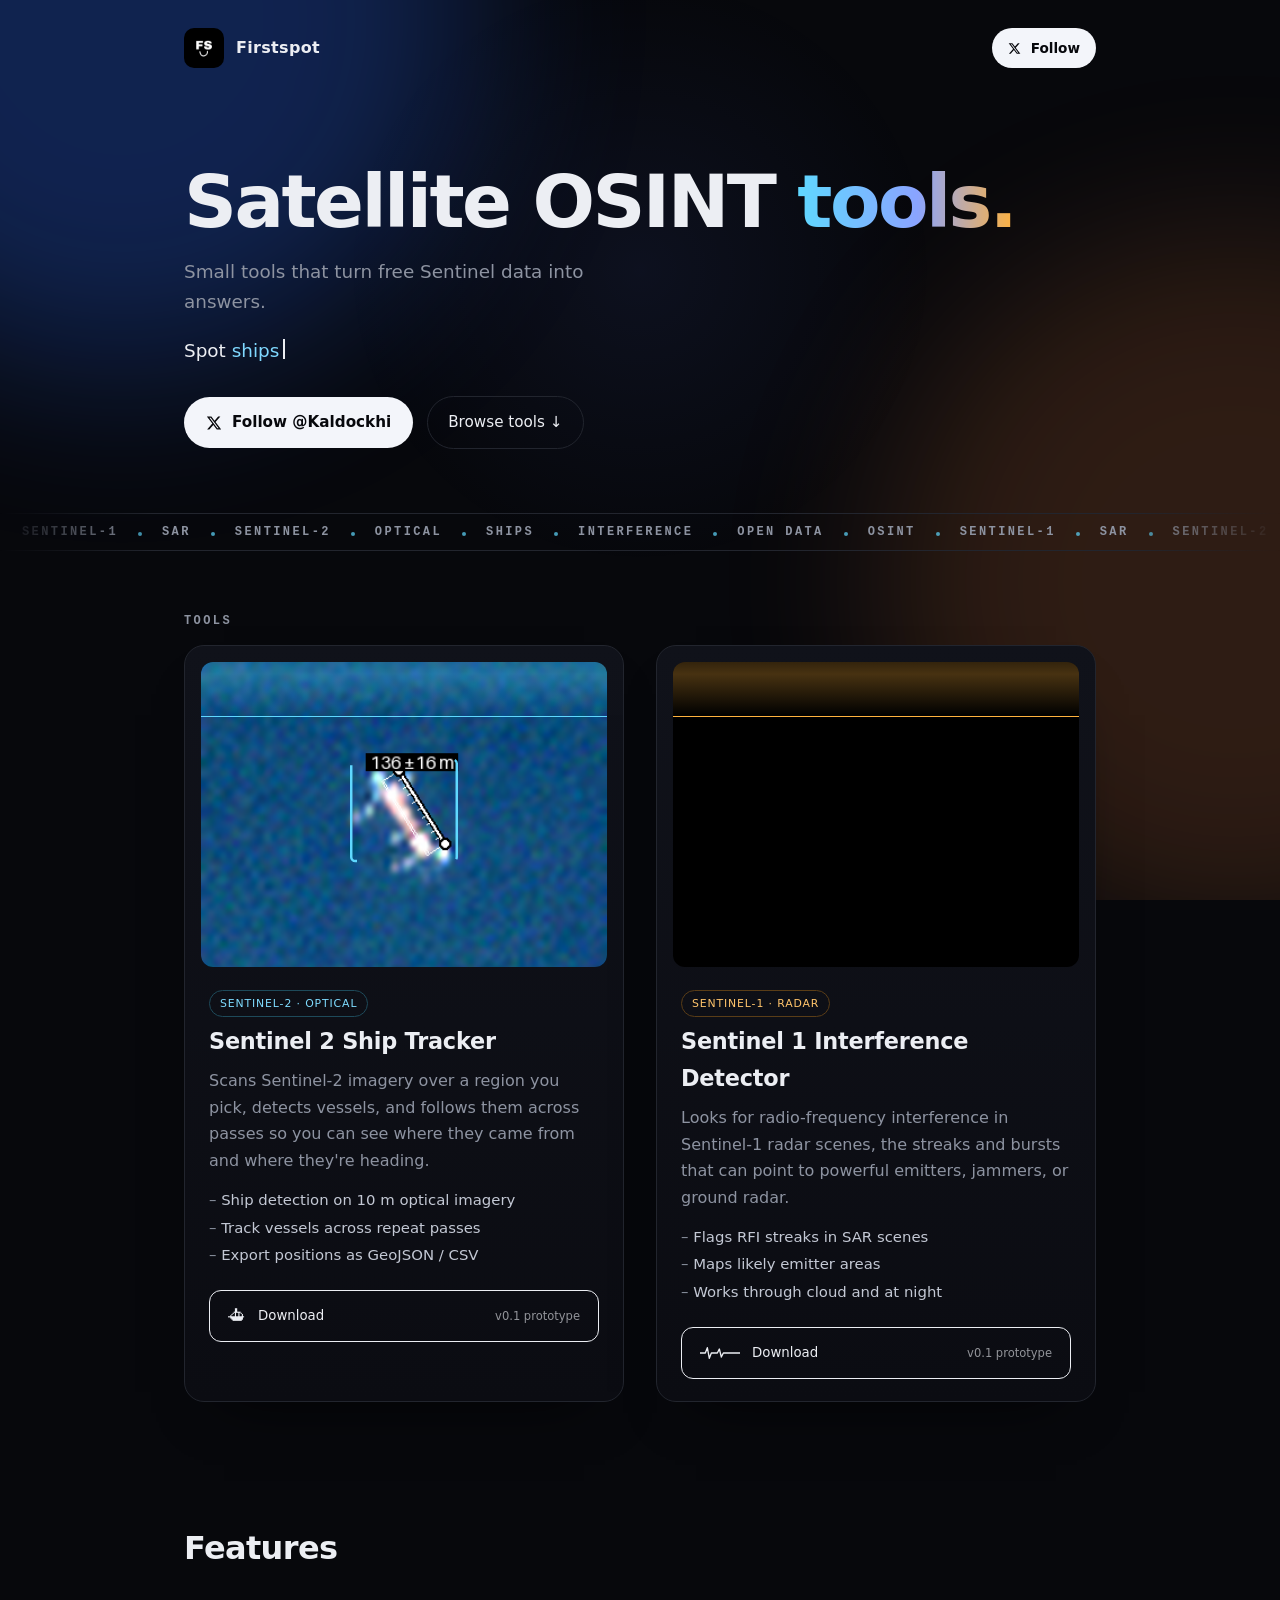
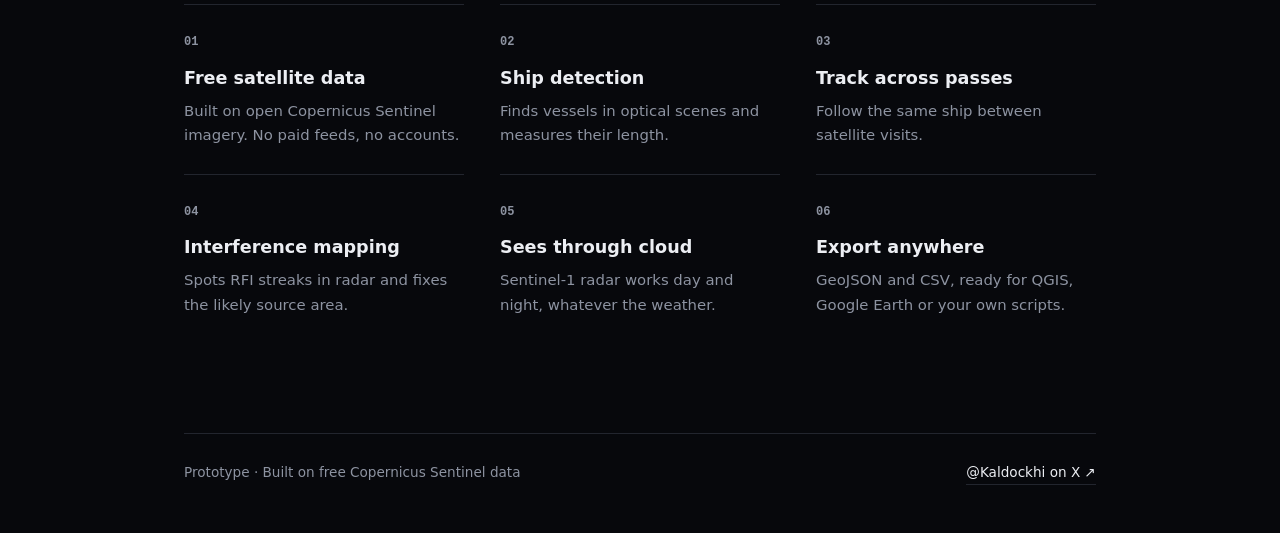
==== commit aec52a09: "Nicer look: aurora background, glass cards, gradient headline; add Follow on X button Co-Authored-By" ====
--- a/docs/index.html
+++ b/docs/index.html
@@ -7,22 +7,25 @@
   <meta name="description" content="Firstspot: open-source satellite OSINT tools built on Sentinel data.">
   <link rel="icon" type="image/png" sizes="64x64" href="img/favicon-64.png">
   <link rel="apple-touch-icon" href="img/apple-touch-icon.png">
-  <link rel="stylesheet" href="style.css?v=3">
+  <link rel="stylesheet" href="style.css?v=4">
 </head>
 <body>
   <div class="glow" aria-hidden="true"></div>
+  <div class="aurora" aria-hidden="true"><i></i><i></i></div>
   <div class="progress" aria-hidden="true"></div>
-  <header class="top"><a class="brand" href="#"><img class="logo" src="img/logo.png" alt="" width="40" height="40"><span>Firstspot</span></a></header>
+  <header class="top"><a class="brand" href="#"><img class="logo" src="img/logo.png" alt="" width="40" height="40"><span>Firstspot</span></a><a class="follow sm" href="https://x.com/Kaldockhi" target="_blank" rel="noopener noreferrer" aria-label="Follow @Kaldockhi on X"><svg viewBox="0 0 24 24" aria-hidden="true"><path d="M18.244 2.25h3.308l-7.227 8.26 8.502 11.24H16.17l-5.214-6.817L4.99 21.75H1.68l7.73-8.835L1.254 2.25H8.08l4.713 6.231zm-1.161 17.52h1.833L7.084 4.126H5.117z"/></svg><span>Follow</span></a></header>
 
   <main>
     <section class="hero">
       <h1><span class="w">Satellite</span> <span class="w">OSINT</span> <span class="w">tools.</span></h1>
       <p class="lead">Small tools that turn free Sentinel data into answers.</p>
     <p class="rotor">Spot <span id="rot">ships</span><i class="caret"></i></p>
+    <div class="cta"><a class="follow" href="https://x.com/Kaldockhi" target="_blank" rel="noopener noreferrer"><svg viewBox="0 0 24 24" aria-hidden="true"><path d="M18.244 2.25h3.308l-7.227 8.26 8.502 11.24H16.17l-5.214-6.817L4.99 21.75H1.68l7.73-8.835L1.254 2.25H8.08l4.713 6.231zm-1.161 17.52h1.833L7.084 4.126H5.117z"/></svg><span>Follow @Kaldockhi</span></a><a class="ghost" href="#tools">Browse tools <b>↓</b></a></div>
     </section>
 
     <div class="marquee" aria-hidden="true"><div class="track"><span>SENTINEL-1</span><span>SAR</span><span>SENTINEL-2</span><span>OPTICAL</span><span>SHIPS</span><span>INTERFERENCE</span><span>OPEN DATA</span><span>OSINT</span><span>SENTINEL-1</span><span>SAR</span><span>SENTINEL-2</span><span>OPTICAL</span><span>SHIPS</span><span>INTERFERENCE</span><span>OPEN DATA</span><span>OSINT</span></div></div>
 
+    <p class="kicker">Tools</p>
     <section id="tools" class="tools">
       <article class="card s2 reveal">
         <div class="frame cyan"><div class="zoomer" style="--x:.5;--y:.48;--z:1.8"><img class="viz ship-img" src="img/ship.png" alt="Sentinel-2 view of a vessel with measured length 136 m"><svg class="hl" viewBox="0 0 100 75" aria-hidden="true"><path class="dim" fill-rule="evenodd" d="M0 0H100V75H0Z M37 24H63V49H37Z"/><rect class="draw" pathLength="100" x="37" y="24" width="26" height="25" rx="1"/></svg></div><i class="scan"></i><span class="chip">TARGET · 136 m</span></div>
@@ -67,8 +70,8 @@
   <section class="features"><h2 class="reveal">Features</h2><ul><li class="feat reveal"><span class="num">01</span><h3>Free satellite data</h3><p>Built on open Copernicus Sentinel imagery. No paid feeds, no accounts.</p></li><li class="feat reveal"><span class="num">02</span><h3>Ship detection</h3><p>Finds vessels in optical scenes and measures their length.</p></li><li class="feat reveal"><span class="num">03</span><h3>Track across passes</h3><p>Follow the same ship between satellite visits.</p></li><li class="feat reveal"><span class="num">04</span><h3>Interference mapping</h3><p>Spots RFI streaks in radar and fixes the likely source area.</p></li><li class="feat reveal"><span class="num">05</span><h3>Sees through cloud</h3><p>Sentinel-1 radar works day and night, whatever the weather.</p></li><li class="feat reveal"><span class="num">06</span><h3>Export anywhere</h3><p>GeoJSON and CSV, ready for QGIS, Google Earth or your own scripts.</p></li></ul></section>
   </main>
 
-  <footer>Prototype · Built on free Copernicus Sentinel data</footer>
+  <footer><span>Prototype · Built on free Copernicus Sentinel data</span><a href="https://x.com/Kaldockhi" target="_blank" rel="noopener noreferrer">@Kaldockhi on X ↗</a></footer>
   <div id="toast" role="status" aria-live="polite"></div>
-  <script src="script.js?v=3"></script>
+  <script src="script.js?v=4"></script>
 </body>
 </html>
--- a/docs/style.css
+++ b/docs/style.css
@@ -177,3 +177,58 @@
 @keyframes ca{0%,2%{opacity:0}5%,30%{opacity:1}33%,100%{opacity:0}}
 @keyframes cb{0%,35%{opacity:0}38%,63%{opacity:1}66%,100%{opacity:0}}
 @keyframes cc{0%,68%{opacity:0}71%,96%{opacity:1}99%,100%{opacity:0}}
+
+/* ---- polish v4 ---- */
+:root{--bg:#07080c}
+body{background:var(--bg)}
+.aurora{position:fixed;inset:0;overflow:hidden;pointer-events:none;z-index:0}
+.aurora i{position:absolute;width:55vmax;height:55vmax;border-radius:50%;filter:blur(90px);opacity:.28}
+.aurora i:first-child{background:#2a6bff;left:-18vmax;top:-26vmax;animation:drift1 22s ease-in-out infinite alternate}
+.aurora i:last-child{background:#ff8a3d;right:-24vmax;top:18vmax;opacity:.16;animation:drift2 26s ease-in-out infinite alternate}
+@keyframes drift1{to{transform:translate(14vmax,10vmax) scale(1.15)}}
+@keyframes drift2{to{transform:translate(-12vmax,-8vmax) scale(1.2)}}
+
+.top{display:flex;align-items:center;justify-content:space-between}
+.hero{padding-top:96px;padding-bottom:64px}
+h1{font-size:clamp(2.4rem,7.5vw,4.6rem);line-height:1.04;letter-spacing:-.035em}
+h1 .w:nth-child(3){background:linear-gradient(90deg,#5fd8ff,#8aa4ff 55%,#ffb23e);-webkit-background-clip:text;background-clip:text;color:transparent}
+.lead{font-size:1.15rem;margin-top:16px}
+
+/* follow button */
+.follow{position:relative;overflow:hidden;display:inline-flex;align-items:center;gap:10px;padding:13px 22px;border-radius:999px;background:#f3f5fa;color:#07080c;font-weight:600;font-size:.95rem;text-decoration:none;isolation:isolate;transition:transform .2s,box-shadow .3s}
+.follow svg{width:16px;height:16px;fill:currentColor;transition:transform .5s cubic-bezier(.3,1.6,.5,1)}
+.follow::before{content:"";position:absolute;inset:0;z-index:-1;background:linear-gradient(105deg,transparent 30%,#5fd8ff88 50%,transparent 70%);transform:translateX(-120%);animation:sheen 4.5s ease-in-out infinite}
+@keyframes sheen{0%,55%{transform:translateX(-120%)}85%,100%{transform:translateX(120%)}}
+.follow:hover{transform:translateY(-2px);box-shadow:0 10px 30px -8px #5fd8ffaa}
+.follow:hover svg{transform:rotate(360deg) scale(1.1)}
+.follow:active{transform:scale(.97)}
+.follow:focus-visible,.ghost:focus-visible{outline:2px solid #fff;outline-offset:3px}
+.follow.sm{padding:9px 16px;font-size:.85rem;opacity:0;animation:pop .8s .7s forwards}
+.follow.sm svg{width:13px;height:13px}
+.cta{display:flex;flex-wrap:wrap;align-items:center;gap:14px;margin-top:30px;opacity:0;animation:rise .8s .8s cubic-bezier(.2,.7,.2,1) forwards}
+.ghost{color:var(--text);text-decoration:none;padding:13px 20px;border:1px solid var(--line);border-radius:999px;font-size:.95rem;transition:border-color .25s,background .25s}
+.ghost:hover{border-color:#5a6275;background:#ffffff0a}
+.ghost b{display:inline-block;font-weight:400;animation:bob 1.8s ease-in-out infinite}
+@keyframes bob{50%{transform:translateY(3px)}}
+
+.kicker{max-width:960px;margin:0 auto 18px;padding:0 24px;font:600 .75rem/1 ui-monospace,Menlo,monospace;letter-spacing:.2em;text-transform:uppercase;color:var(--muted);position:relative;z-index:1}
+
+/* cards as soft glass panels */
+.card{border:1px solid var(--line);border-radius:20px;padding:16px 16px 22px;background:linear-gradient(180deg,#10121a 0%,#0b0c12 100%);box-shadow:0 30px 60px -40px #000;transition:border-color .3s,box-shadow .4s}
+.s2:hover{border-color:#2c5f73;box-shadow:0 30px 70px -30px #5fd8ff55}
+.s1:hover{border-color:#6b4a22;box-shadow:0 30px 70px -30px #ffb23e44}
+.frame{border-radius:12px}
+.body{padding:0 8px}
+.tag{display:inline-block;padding:4px 10px;border:1px solid var(--line);border-radius:99px;font-size:.68rem}
+.s2 .tag{color:#7fdcff;border-color:#1e4a5a}.s1 .tag{color:#ffc46b;border-color:#5a3d17}
+.body h2{font-size:1.4rem;letter-spacing:-.01em}
+.dl{border-radius:12px}
+
+.features{margin-top:120px}
+.features h2{font-size:2rem;letter-spacing:-.02em}
+footer{display:flex;flex-wrap:wrap;justify-content:space-between;gap:12px;border-top:1px solid var(--line);margin-top:90px;padding-top:28px}
+footer a{color:var(--text);text-decoration:none;border-bottom:1px solid var(--line);transition:border-color .25s}
+footer a:hover{border-color:#5fd8ff}
+@media (max-width:480px){.follow.sm span{display:none}.follow.sm{padding:10px 12px}}
+footer{position:relative;border-top:0}
+footer::before{content:"";position:absolute;top:0;left:24px;right:24px;height:1px;background:var(--line)}
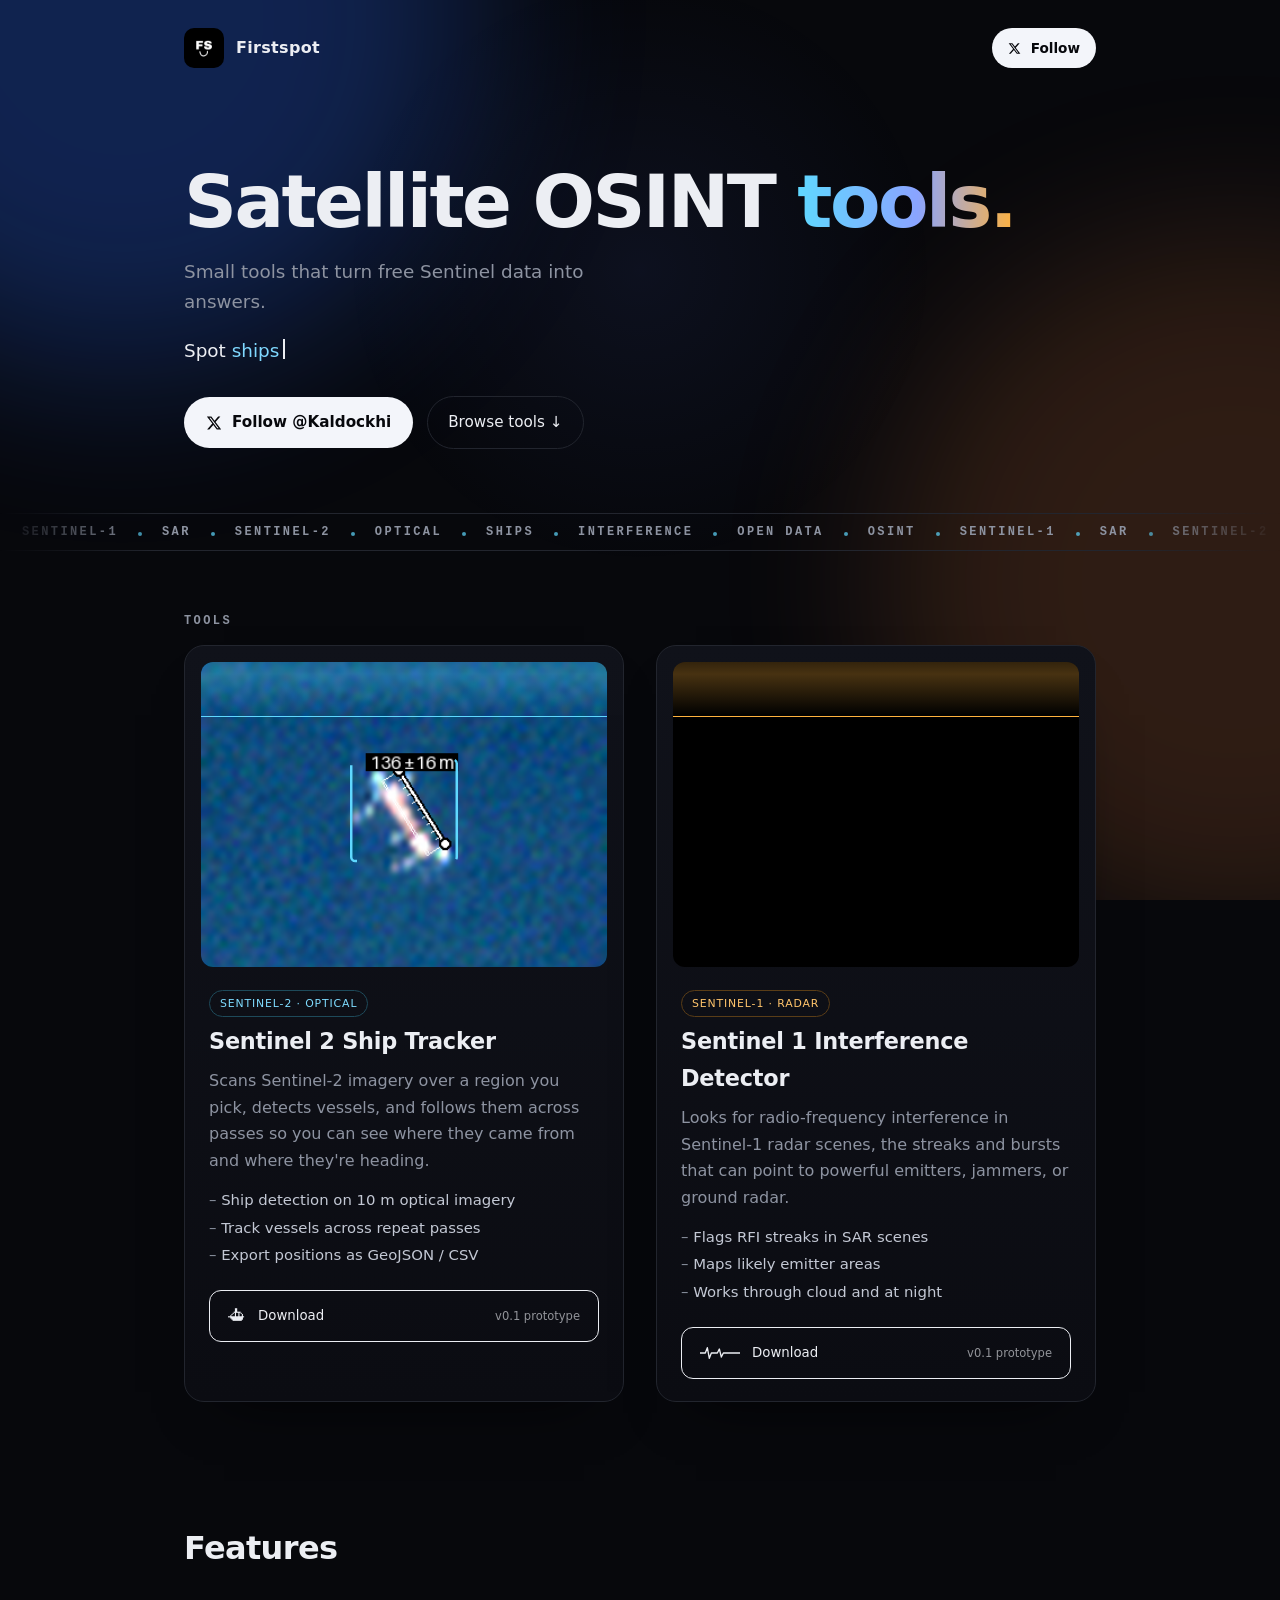
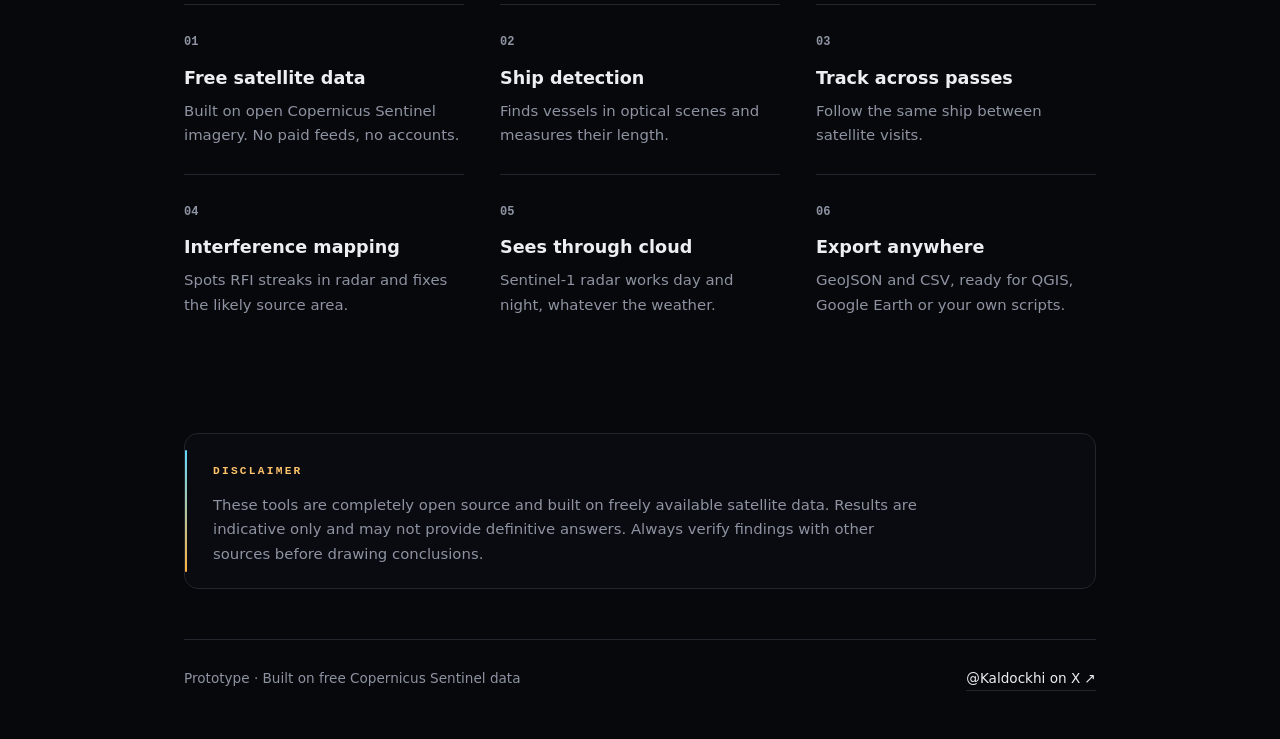
==== commit 0376f14e: "Add open-source / non-definitive results disclaimer Co-Authored-By: Claude Sonnet 5.5 <noreply@anthr" ====
--- a/docs/index.html
+++ b/docs/index.html
@@ -7,7 +7,7 @@
   <meta name="description" content="Firstspot: open-source satellite OSINT tools built on Sentinel data.">
   <link rel="icon" type="image/png" sizes="64x64" href="img/favicon-64.png">
   <link rel="apple-touch-icon" href="img/apple-touch-icon.png">
-  <link rel="stylesheet" href="style.css?v=4">
+  <link rel="stylesheet" href="style.css?v=5">
 </head>
 <body>
   <div class="glow" aria-hidden="true"></div>
@@ -68,10 +68,11 @@
       </article>
     </section>
   <section class="features"><h2 class="reveal">Features</h2><ul><li class="feat reveal"><span class="num">01</span><h3>Free satellite data</h3><p>Built on open Copernicus Sentinel imagery. No paid feeds, no accounts.</p></li><li class="feat reveal"><span class="num">02</span><h3>Ship detection</h3><p>Finds vessels in optical scenes and measures their length.</p></li><li class="feat reveal"><span class="num">03</span><h3>Track across passes</h3><p>Follow the same ship between satellite visits.</p></li><li class="feat reveal"><span class="num">04</span><h3>Interference mapping</h3><p>Spots RFI streaks in radar and fixes the likely source area.</p></li><li class="feat reveal"><span class="num">05</span><h3>Sees through cloud</h3><p>Sentinel-1 radar works day and night, whatever the weather.</p></li><li class="feat reveal"><span class="num">06</span><h3>Export anywhere</h3><p>GeoJSON and CSV, ready for QGIS, Google Earth or your own scripts.</p></li></ul></section>
+  <section class="disclaimer reveal" aria-label="Disclaimer"><span class="dlabel">Disclaimer</span><p>These tools are completely open source and built on freely available satellite data. Results are indicative only and may not provide definitive answers. Always verify findings with other sources before drawing conclusions.</p></section>
   </main>
 
   <footer><span>Prototype · Built on free Copernicus Sentinel data</span><a href="https://x.com/Kaldockhi" target="_blank" rel="noopener noreferrer">@Kaldockhi on X ↗</a></footer>
   <div id="toast" role="status" aria-live="polite"></div>
-  <script src="script.js?v=4"></script>
+  <script src="script.js?v=5"></script>
 </body>
 </html>
--- a/docs/style.css
+++ b/docs/style.css
@@ -232,3 +232,10 @@
 @media (max-width:480px){.follow.sm span{display:none}.follow.sm{padding:10px 12px}}
 footer{position:relative;border-top:0}
 footer::before{content:"";position:absolute;top:0;left:24px;right:24px;height:1px;background:var(--line)}
+
+/* disclaimer */
+.disclaimer{max-width:912px;margin:90px auto 0;padding:22px 24px 22px 28px;position:relative;border:1px solid var(--line);border-radius:14px;background:#0c0d12cc;width:calc(100% - 48px)}
+.disclaimer::before{content:"";position:absolute;left:0;top:16px;bottom:16px;width:2px;border-radius:2px;background:linear-gradient(180deg,#5fd8ff,#ffb23e)}
+.dlabel{font:600 .7rem/1 ui-monospace,Menlo,monospace;letter-spacing:.2em;text-transform:uppercase;color:#ffc46b}
+.disclaimer p{margin-top:10px;color:var(--muted);font-size:.93rem;max-width:720px}
+footer{margin-top:50px}
